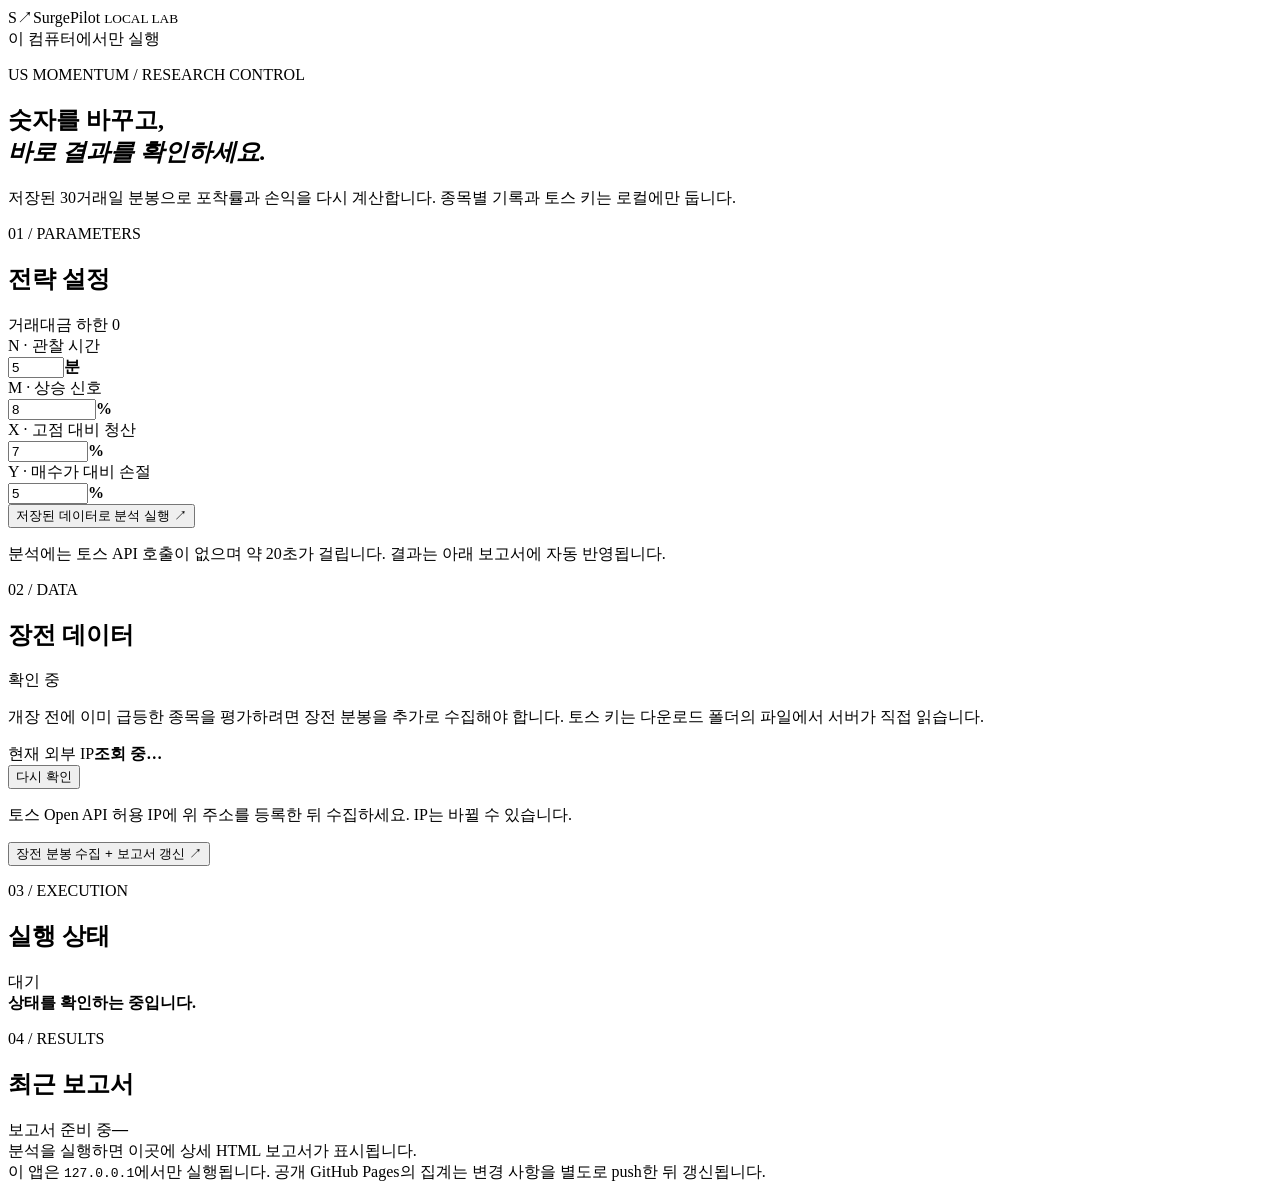
==== local/index.html @ 61517a4c "Add loopback research control app" ====
<!doctype html>
<html lang="ko">
<head>
  <meta charset="utf-8">
  <meta name="viewport" content="width=device-width, initial-scale=1">
  <meta name="surgepilot-token" content="__CSRF_TOKEN__">
  <title>SurgePilot · 로컬 연구실</title>
  <link rel="stylesheet" href="/style.css">
  <script src="/app.js" defer></script>
</head>
<body>
  <header class="topbar"><div class="brand"><span class="brand-mark">S↗</span><span>SurgePilot <small>LOCAL LAB</small></span></div><span class="local-badge">이 컴퓨터에서만 실행</span></header>
  <main>
    <section class="intro"><p class="eyebrow">US MOMENTUM / RESEARCH CONTROL</p><h1>숫자를 바꾸고,<br><em>바로 결과를 확인하세요.</em></h1><p>저장된 30거래일 분봉으로 포착률과 손익을 다시 계산합니다. 종목별 기록과 토스 키는 로컬에만 둡니다.</p></section>
    <div class="workspace">
      <section class="panel settings">
        <div class="panel-head"><div><p class="eyebrow">01 / PARAMETERS</p><h2>전략 설정</h2></div><span class="chip">거래대금 하한 0</span></div>
        <form id="research-form">
          <div class="fields">
            <label><span>N · 관찰 시간</span><div class="input-wrap"><input id="lookback" name="lookback" type="number" min="1" max="120" step="1" value="5" required><b>분</b></div></label>
            <label><span>M · 상승 신호</span><div class="input-wrap"><input id="rise" name="rise" type="number" min="0.01" max="1000" step="0.01" value="8" required><b>%</b></div></label>
            <label><span>X · 고점 대비 청산</span><div class="input-wrap"><input id="trail" name="trail" type="number" min="0.01" max="100" step="0.01" value="7" required><b>%</b></div></label>
            <label><span>Y · 매수가 대비 손절</span><div class="input-wrap"><input id="stop" name="stop" type="number" min="0.01" max="100" step="0.01" value="5" required><b>%</b></div></label>
          </div>
          <button class="primary" id="run-report" type="submit">저장된 데이터로 분석 실행 <span>↗</span></button>
        </form>
        <p class="hint">분석에는 토스 API 호출이 없으며 약 20초가 걸립니다. 결과는 아래 보고서에 자동 반영됩니다.</p>
      </section>
      <section class="panel data-panel">
        <div class="panel-head"><div><p class="eyebrow">02 / DATA</p><h2>장전 데이터</h2></div><span class="chip" id="coverage-chip">확인 중</span></div>
        <p>개장 전에 이미 급등한 종목을 평가하려면 장전 분봉을 추가로 수집해야 합니다. 토스 키는 다운로드 폴더의 파일에서 서버가 직접 읽습니다.</p>
        <div class="ip-box"><div><span>현재 외부 IP</span><strong id="ip-value">조회 중…</strong></div><button id="check-ip" class="ghost" type="button">다시 확인</button></div>
        <p class="hint">토스 Open API 허용 IP에 위 주소를 등록한 뒤 수집하세요. IP는 바뀔 수 있습니다.</p>
        <button class="secondary" id="run-premarket" type="button">장전 분봉 수집 + 보고서 갱신 <span>↗</span></button>
      </section>
    </div>
    <section class="panel status-panel" aria-live="polite"><div class="panel-head"><div><p class="eyebrow">03 / EXECUTION</p><h2>실행 상태</h2></div><span class="status-tag" id="status-tag">대기</span></div><div class="status-row"><div><strong id="status-message">상태를 확인하는 중입니다.</strong><small id="status-time"></small></div><button id="cancel" class="ghost" type="button" hidden>실행 중단</button></div><div class="progress" id="progress" hidden><span></span></div></section>
    <section class="results"><div class="results-title"><div><p class="eyebrow">04 / RESULTS</p><h2>최근 보고서</h2></div><a id="open-report" href="/report" target="_blank" rel="noopener" hidden>새 탭에서 크게 보기 ↗</a></div><div class="metric-grid" id="metrics"><div class="metric"><span>보고서 준비 중</span><strong>—</strong></div></div><div class="report-shell" id="report-shell"><div class="report-empty" id="report-empty">분석을 실행하면 이곳에 상세 HTML 보고서가 표시됩니다.</div><iframe id="report-frame" title="SurgePilot 상세 분석 보고서" sandbox="allow-scripts" hidden></iframe></div></section>
    <footer>이 앱은 <code>127.0.0.1</code>에서만 실행됩니다. 공개 GitHub Pages의 집계는 변경 사항을 별도로 push한 뒤 갱신됩니다.</footer>
  </main>
</body>
</html>
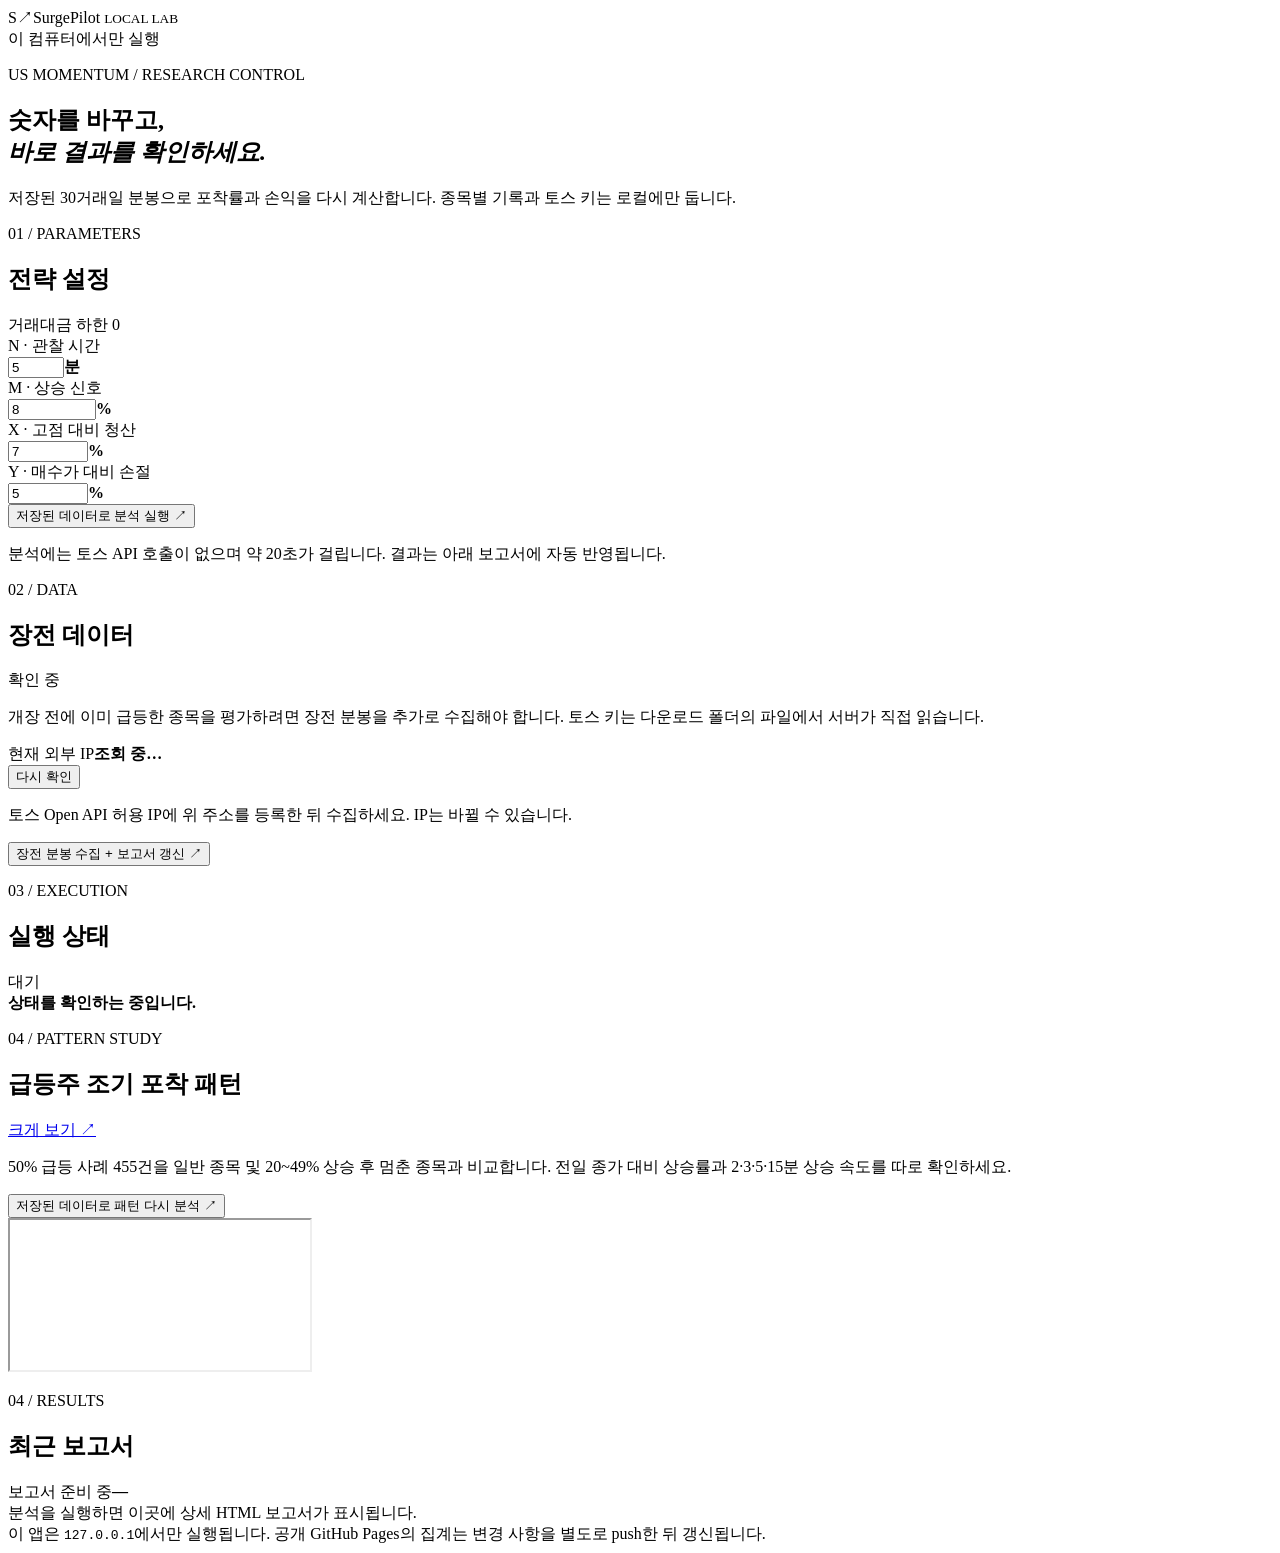
==== commit 1e37071a: "Add surge pattern controls and correct rolling momentum windows" ====
--- a/local/index.html
+++ b/local/index.html
@@ -35,6 +35,7 @@
       </section>
     </div>
     <section class="panel status-panel" aria-live="polite"><div class="panel-head"><div><p class="eyebrow">03 / EXECUTION</p><h2>실행 상태</h2></div><span class="status-tag" id="status-tag">대기</span></div><div class="status-row"><div><strong id="status-message">상태를 확인하는 중입니다.</strong><small id="status-time"></small></div><button id="cancel" class="ghost" type="button" hidden>실행 중단</button></div><div class="progress" id="progress" hidden><span></span></div></section>
+    <section class="panel pattern-panel"><div class="panel-head"><div><p class="eyebrow">04 / PATTERN STUDY</p><h2>급등주 조기 포착 패턴</h2></div><a href="/pattern" target="_blank" rel="noopener">크게 보기 ↗</a></div><p>50% 급등 사례 455건을 일반 종목 및 20~49% 상승 후 멈춘 종목과 비교합니다. 전일 종가 대비 상승률과 2·3·5·15분 상승 속도를 따로 확인하세요.</p><button class="secondary" id="run-patterns" type="button">저장된 데이터로 패턴 다시 분석 <span>↗</span></button><div class="report-shell"><iframe id="pattern-frame" title="급등주 포착 패턴 연구" sandbox="allow-scripts" src="/pattern"></iframe></div></section>
     <section class="results"><div class="results-title"><div><p class="eyebrow">04 / RESULTS</p><h2>최근 보고서</h2></div><a id="open-report" href="/report" target="_blank" rel="noopener" hidden>새 탭에서 크게 보기 ↗</a></div><div class="metric-grid" id="metrics"><div class="metric"><span>보고서 준비 중</span><strong>—</strong></div></div><div class="report-shell" id="report-shell"><div class="report-empty" id="report-empty">분석을 실행하면 이곳에 상세 HTML 보고서가 표시됩니다.</div><iframe id="report-frame" title="SurgePilot 상세 분석 보고서" sandbox="allow-scripts" hidden></iframe></div></section>
     <footer>이 앱은 <code>127.0.0.1</code>에서만 실행됩니다. 공개 GitHub Pages의 집계는 변경 사항을 별도로 push한 뒤 갱신됩니다.</footer>
   </main>
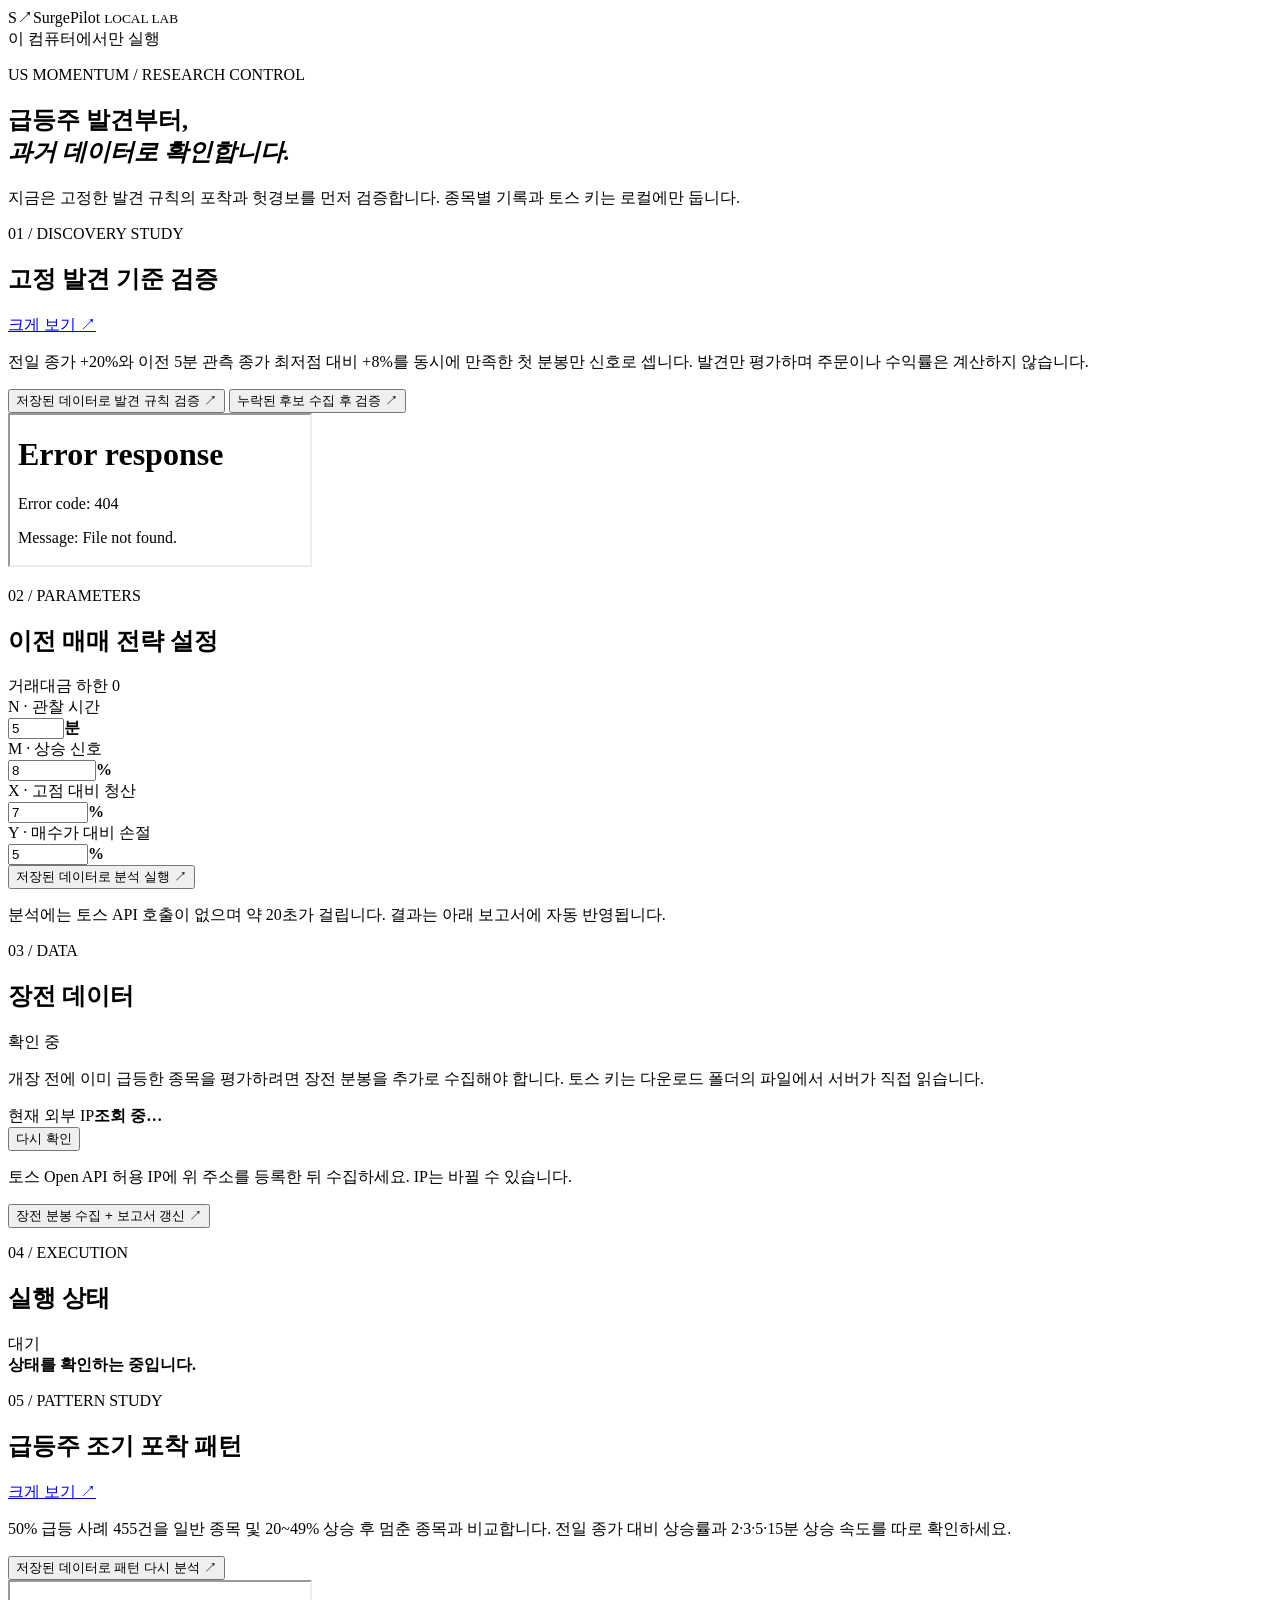
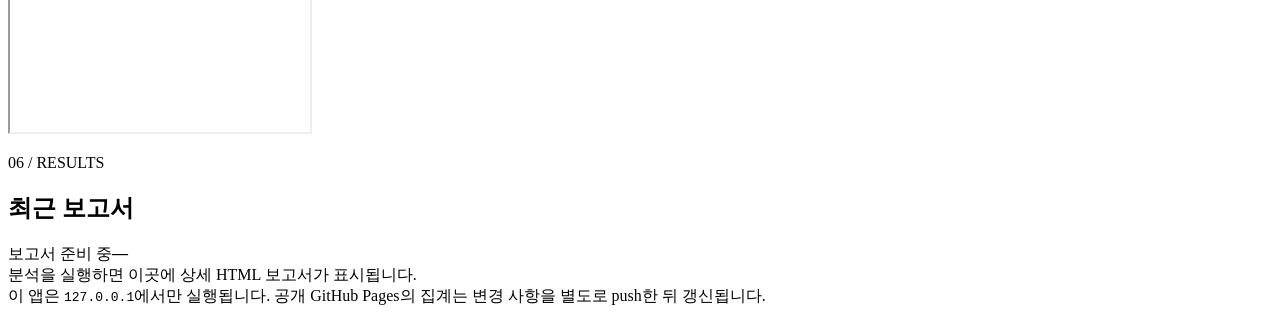
==== commit 68c90926: "Test one discovery-only rule on full daily surge candidates" ====
--- a/local/index.html
+++ b/local/index.html
@@ -11,10 +11,11 @@
 <body>
   <header class="topbar"><div class="brand"><span class="brand-mark">S↗</span><span>SurgePilot <small>LOCAL LAB</small></span></div><span class="local-badge">이 컴퓨터에서만 실행</span></header>
   <main>
-    <section class="intro"><p class="eyebrow">US MOMENTUM / RESEARCH CONTROL</p><h1>숫자를 바꾸고,<br><em>바로 결과를 확인하세요.</em></h1><p>저장된 30거래일 분봉으로 포착률과 손익을 다시 계산합니다. 종목별 기록과 토스 키는 로컬에만 둡니다.</p></section>
+    <section class="intro"><p class="eyebrow">US MOMENTUM / RESEARCH CONTROL</p><h1>급등주 발견부터,<br><em>과거 데이터로 확인합니다.</em></h1><p>지금은 고정한 발견 규칙의 포착과 헛경보를 먼저 검증합니다. 종목별 기록과 토스 키는 로컬에만 둡니다.</p></section>
+    <section class="panel pattern-panel"><div class="panel-head"><div><p class="eyebrow">01 / DISCOVERY STUDY</p><h2>고정 발견 기준 검증</h2></div><a href="/discovery" target="_blank" rel="noopener">크게 보기 ↗</a></div><p>전일 종가 +20%와 이전 5분 관측 종가 최저점 대비 +8%를 동시에 만족한 첫 분봉만 신호로 셉니다. 발견만 평가하며 주문이나 수익률은 계산하지 않습니다.</p><button class="secondary" id="run-discovery" type="button">저장된 데이터로 발견 규칙 검증 <span>↗</span></button> <button class="secondary" id="run-discovery-collect" type="button">누락된 후보 수집 후 검증 <span>↗</span></button><div class="report-shell"><iframe id="discovery-frame" title="급등주 발견 규칙 검증" sandbox="allow-scripts" src="/discovery"></iframe></div></section>
     <div class="workspace">
       <section class="panel settings">
-        <div class="panel-head"><div><p class="eyebrow">01 / PARAMETERS</p><h2>전략 설정</h2></div><span class="chip">거래대금 하한 0</span></div>
+        <div class="panel-head"><div><p class="eyebrow">02 / PARAMETERS</p><h2>이전 매매 전략 설정</h2></div><span class="chip">거래대금 하한 0</span></div>
         <form id="research-form">
           <div class="fields">
             <label><span>N · 관찰 시간</span><div class="input-wrap"><input id="lookback" name="lookback" type="number" min="1" max="120" step="1" value="5" required><b>분</b></div></label>
@@ -27,16 +28,16 @@
         <p class="hint">분석에는 토스 API 호출이 없으며 약 20초가 걸립니다. 결과는 아래 보고서에 자동 반영됩니다.</p>
       </section>
       <section class="panel data-panel">
-        <div class="panel-head"><div><p class="eyebrow">02 / DATA</p><h2>장전 데이터</h2></div><span class="chip" id="coverage-chip">확인 중</span></div>
+        <div class="panel-head"><div><p class="eyebrow">03 / DATA</p><h2>장전 데이터</h2></div><span class="chip" id="coverage-chip">확인 중</span></div>
         <p>개장 전에 이미 급등한 종목을 평가하려면 장전 분봉을 추가로 수집해야 합니다. 토스 키는 다운로드 폴더의 파일에서 서버가 직접 읽습니다.</p>
         <div class="ip-box"><div><span>현재 외부 IP</span><strong id="ip-value">조회 중…</strong></div><button id="check-ip" class="ghost" type="button">다시 확인</button></div>
         <p class="hint">토스 Open API 허용 IP에 위 주소를 등록한 뒤 수집하세요. IP는 바뀔 수 있습니다.</p>
         <button class="secondary" id="run-premarket" type="button">장전 분봉 수집 + 보고서 갱신 <span>↗</span></button>
       </section>
     </div>
-    <section class="panel status-panel" aria-live="polite"><div class="panel-head"><div><p class="eyebrow">03 / EXECUTION</p><h2>실행 상태</h2></div><span class="status-tag" id="status-tag">대기</span></div><div class="status-row"><div><strong id="status-message">상태를 확인하는 중입니다.</strong><small id="status-time"></small></div><button id="cancel" class="ghost" type="button" hidden>실행 중단</button></div><div class="progress" id="progress" hidden><span></span></div></section>
-    <section class="panel pattern-panel"><div class="panel-head"><div><p class="eyebrow">04 / PATTERN STUDY</p><h2>급등주 조기 포착 패턴</h2></div><a href="/pattern" target="_blank" rel="noopener">크게 보기 ↗</a></div><p>50% 급등 사례 455건을 일반 종목 및 20~49% 상승 후 멈춘 종목과 비교합니다. 전일 종가 대비 상승률과 2·3·5·15분 상승 속도를 따로 확인하세요.</p><button class="secondary" id="run-patterns" type="button">저장된 데이터로 패턴 다시 분석 <span>↗</span></button><div class="report-shell"><iframe id="pattern-frame" title="급등주 포착 패턴 연구" sandbox="allow-scripts" src="/pattern"></iframe></div></section>
-    <section class="results"><div class="results-title"><div><p class="eyebrow">04 / RESULTS</p><h2>최근 보고서</h2></div><a id="open-report" href="/report" target="_blank" rel="noopener" hidden>새 탭에서 크게 보기 ↗</a></div><div class="metric-grid" id="metrics"><div class="metric"><span>보고서 준비 중</span><strong>—</strong></div></div><div class="report-shell" id="report-shell"><div class="report-empty" id="report-empty">분석을 실행하면 이곳에 상세 HTML 보고서가 표시됩니다.</div><iframe id="report-frame" title="SurgePilot 상세 분석 보고서" sandbox="allow-scripts" hidden></iframe></div></section>
+    <section class="panel status-panel" aria-live="polite"><div class="panel-head"><div><p class="eyebrow">04 / EXECUTION</p><h2>실행 상태</h2></div><span class="status-tag" id="status-tag">대기</span></div><div class="status-row"><div><strong id="status-message">상태를 확인하는 중입니다.</strong><small id="status-time"></small></div><button id="cancel" class="ghost" type="button" hidden>실행 중단</button></div><div class="progress" id="progress" hidden><span></span></div></section>
+    <section class="panel pattern-panel"><div class="panel-head"><div><p class="eyebrow">05 / PATTERN STUDY</p><h2>급등주 조기 포착 패턴</h2></div><a href="/pattern" target="_blank" rel="noopener">크게 보기 ↗</a></div><p>50% 급등 사례 455건을 일반 종목 및 20~49% 상승 후 멈춘 종목과 비교합니다. 전일 종가 대비 상승률과 2·3·5·15분 상승 속도를 따로 확인하세요.</p><button class="secondary" id="run-patterns" type="button">저장된 데이터로 패턴 다시 분석 <span>↗</span></button><div class="report-shell"><iframe id="pattern-frame" title="급등주 포착 패턴 연구" sandbox="allow-scripts" src="/pattern"></iframe></div></section>
+    <section class="results"><div class="results-title"><div><p class="eyebrow">06 / RESULTS</p><h2>최근 보고서</h2></div><a id="open-report" href="/report" target="_blank" rel="noopener" hidden>새 탭에서 크게 보기 ↗</a></div><div class="metric-grid" id="metrics"><div class="metric"><span>보고서 준비 중</span><strong>—</strong></div></div><div class="report-shell" id="report-shell"><div class="report-empty" id="report-empty">분석을 실행하면 이곳에 상세 HTML 보고서가 표시됩니다.</div><iframe id="report-frame" title="SurgePilot 상세 분석 보고서" sandbox="allow-scripts" hidden></iframe></div></section>
     <footer>이 앱은 <code>127.0.0.1</code>에서만 실행됩니다. 공개 GitHub Pages의 집계는 변경 사항을 별도로 push한 뒤 갱신됩니다.</footer>
   </main>
 </body>
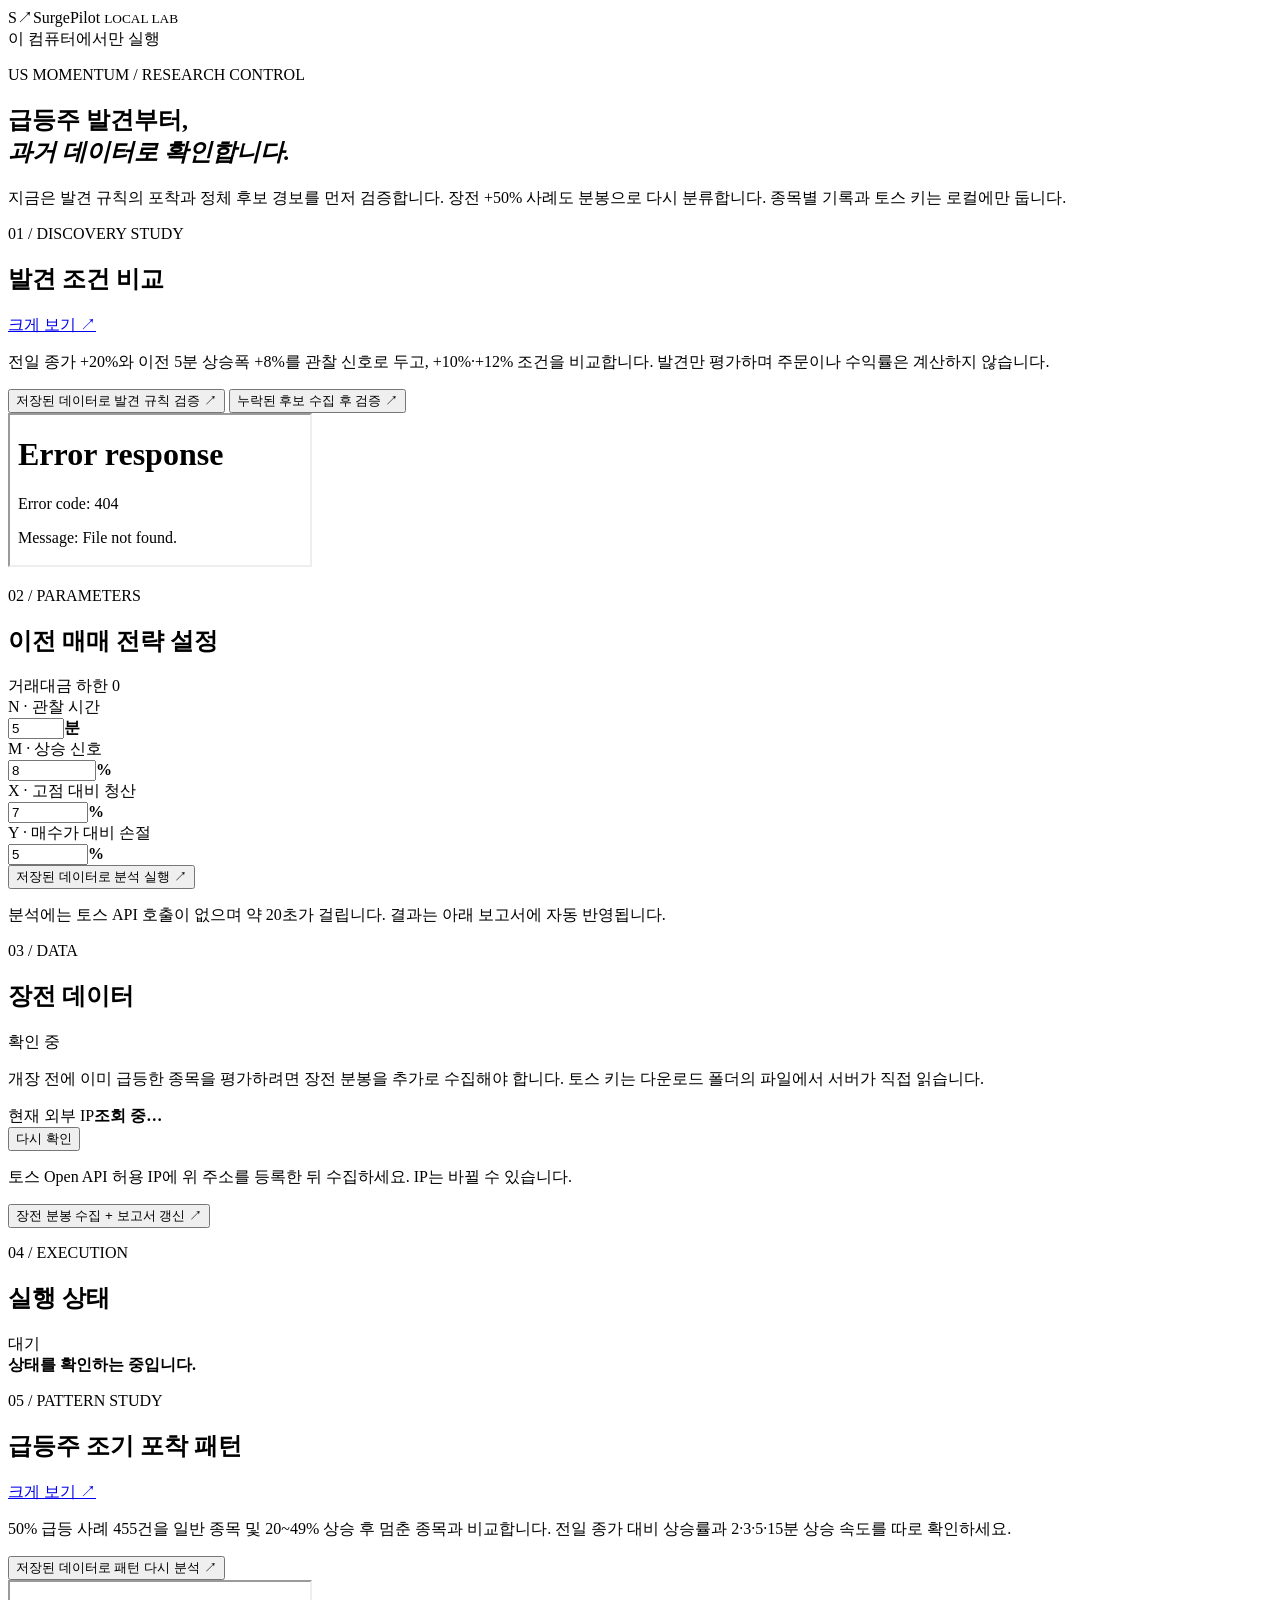
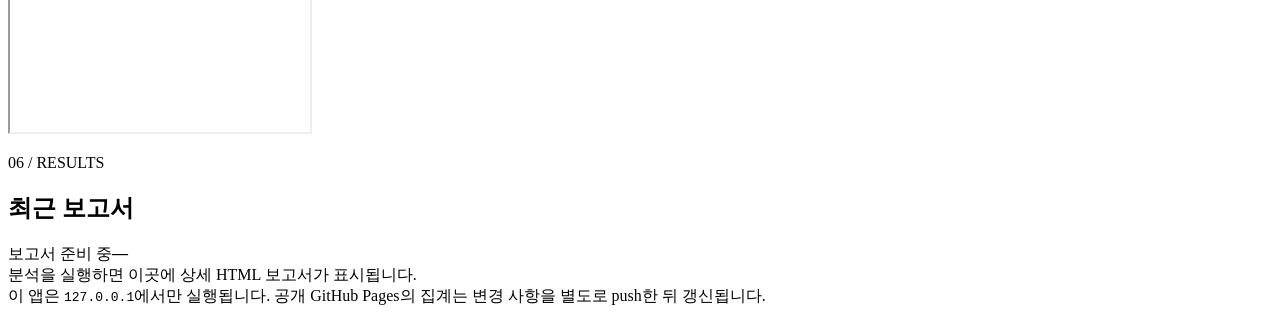
==== commit a8757b97: "Compare stronger surge alerts and reclassify premarket moves" ====
--- a/local/index.html
+++ b/local/index.html
@@ -11,8 +11,8 @@
 <body>
   <header class="topbar"><div class="brand"><span class="brand-mark">S↗</span><span>SurgePilot <small>LOCAL LAB</small></span></div><span class="local-badge">이 컴퓨터에서만 실행</span></header>
   <main>
-    <section class="intro"><p class="eyebrow">US MOMENTUM / RESEARCH CONTROL</p><h1>급등주 발견부터,<br><em>과거 데이터로 확인합니다.</em></h1><p>지금은 고정한 발견 규칙의 포착과 헛경보를 먼저 검증합니다. 종목별 기록과 토스 키는 로컬에만 둡니다.</p></section>
-    <section class="panel pattern-panel"><div class="panel-head"><div><p class="eyebrow">01 / DISCOVERY STUDY</p><h2>고정 발견 기준 검증</h2></div><a href="/discovery" target="_blank" rel="noopener">크게 보기 ↗</a></div><p>전일 종가 +20%와 이전 5분 관측 종가 최저점 대비 +8%를 동시에 만족한 첫 분봉만 신호로 셉니다. 발견만 평가하며 주문이나 수익률은 계산하지 않습니다.</p><button class="secondary" id="run-discovery" type="button">저장된 데이터로 발견 규칙 검증 <span>↗</span></button> <button class="secondary" id="run-discovery-collect" type="button">누락된 후보 수집 후 검증 <span>↗</span></button><div class="report-shell"><iframe id="discovery-frame" title="급등주 발견 규칙 검증" sandbox="allow-scripts" src="/discovery"></iframe></div></section>
+    <section class="intro"><p class="eyebrow">US MOMENTUM / RESEARCH CONTROL</p><h1>급등주 발견부터,<br><em>과거 데이터로 확인합니다.</em></h1><p>지금은 발견 규칙의 포착과 정체 후보 경보를 먼저 검증합니다. 장전 +50% 사례도 분봉으로 다시 분류합니다. 종목별 기록과 토스 키는 로컬에만 둡니다.</p></section>
+    <section class="panel pattern-panel"><div class="panel-head"><div><p class="eyebrow">01 / DISCOVERY STUDY</p><h2>발견 조건 비교</h2></div><a href="/discovery" target="_blank" rel="noopener">크게 보기 ↗</a></div><p>전일 종가 +20%와 이전 5분 상승폭 +8%를 관찰 신호로 두고, +10%·+12% 조건을 비교합니다. 발견만 평가하며 주문이나 수익률은 계산하지 않습니다.</p><button class="secondary" id="run-discovery" type="button">저장된 데이터로 발견 규칙 검증 <span>↗</span></button> <button class="secondary" id="run-discovery-collect" type="button">누락된 후보 수집 후 검증 <span>↗</span></button><div class="report-shell"><iframe id="discovery-frame" title="급등주 발견 규칙 검증" sandbox="allow-scripts" src="/discovery"></iframe></div></section>
     <div class="workspace">
       <section class="panel settings">
         <div class="panel-head"><div><p class="eyebrow">02 / PARAMETERS</p><h2>이전 매매 전략 설정</h2></div><span class="chip">거래대금 하한 0</span></div>
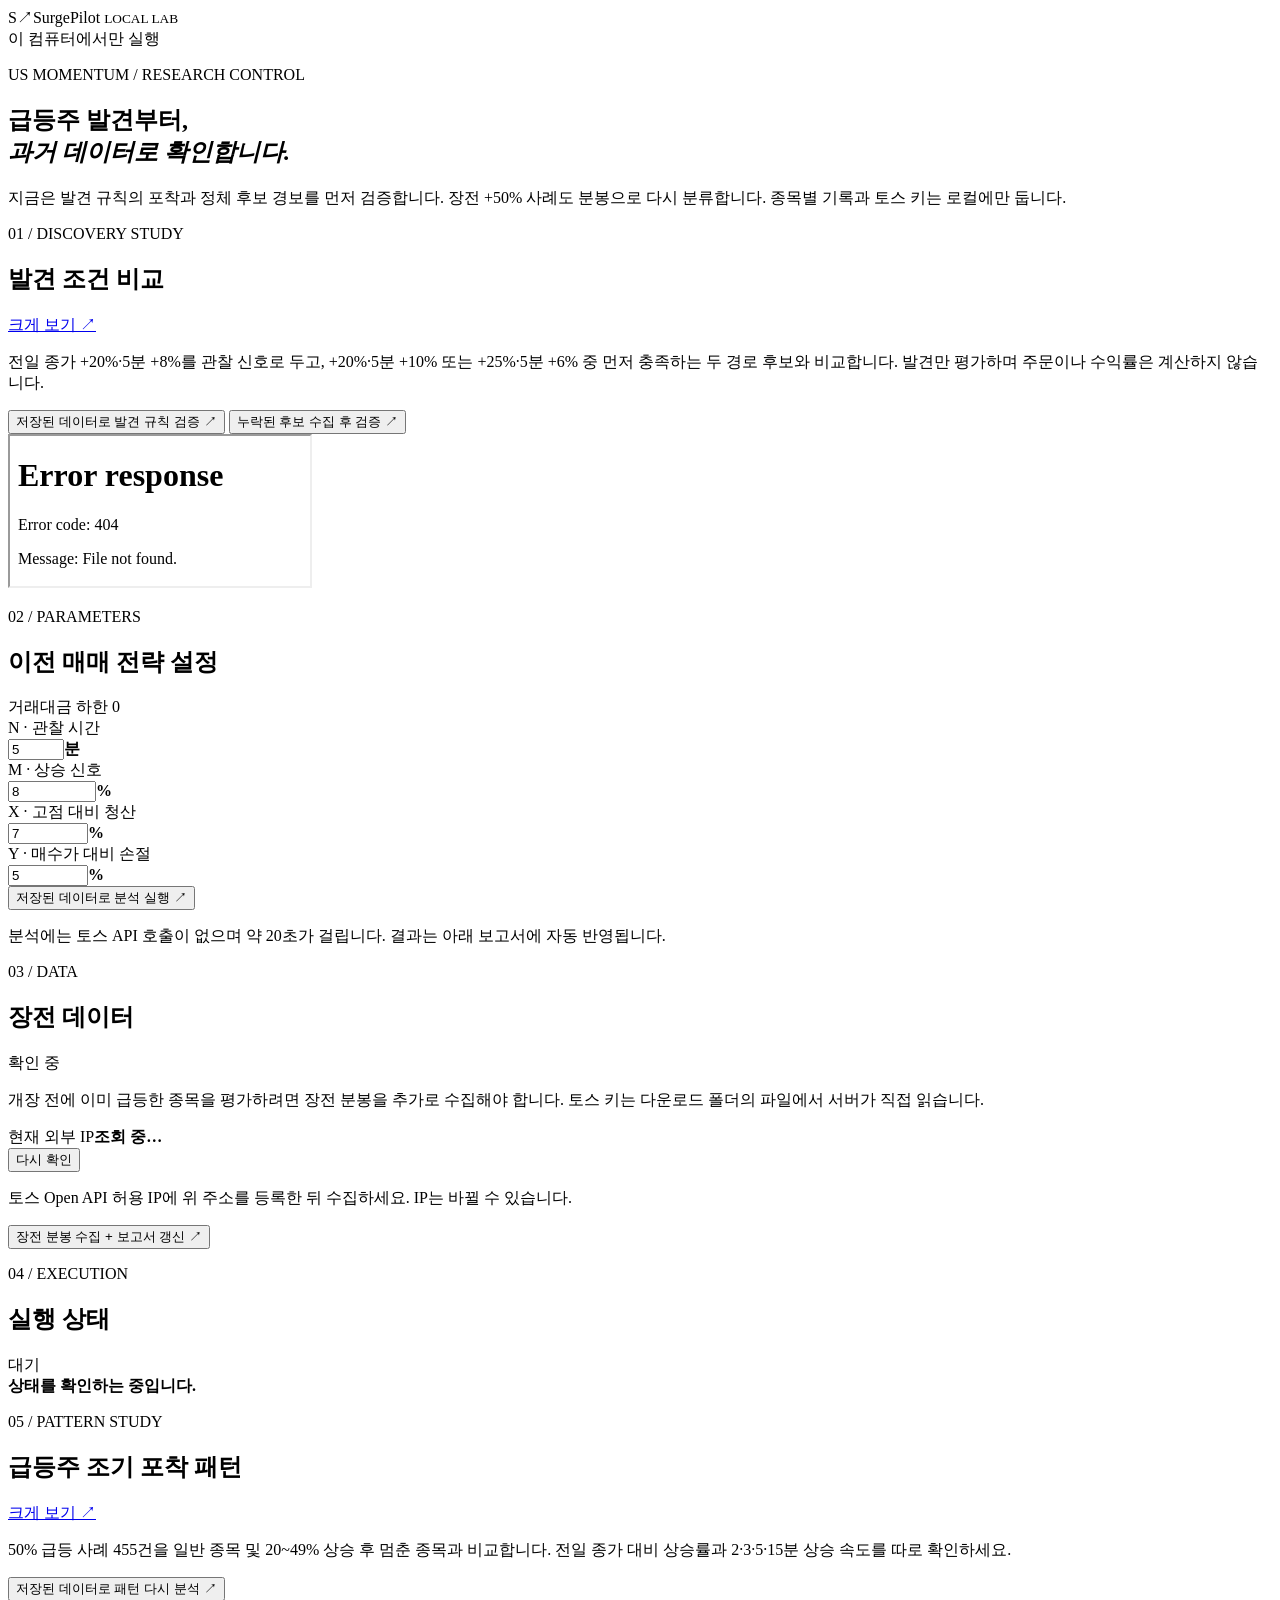
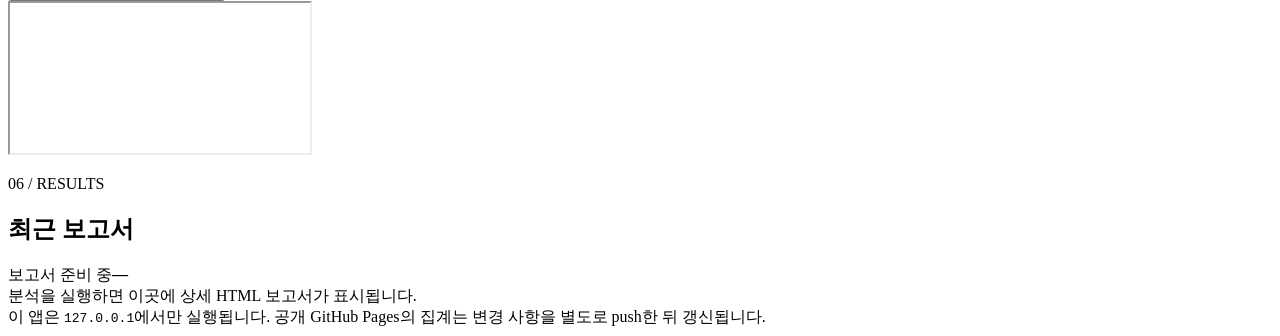
==== commit b61bfc7f: "Compare dual-path surge discovery rule and correct event timing" ====
--- a/local/index.html
+++ b/local/index.html
@@ -12,7 +12,7 @@
   <header class="topbar"><div class="brand"><span class="brand-mark">S↗</span><span>SurgePilot <small>LOCAL LAB</small></span></div><span class="local-badge">이 컴퓨터에서만 실행</span></header>
   <main>
     <section class="intro"><p class="eyebrow">US MOMENTUM / RESEARCH CONTROL</p><h1>급등주 발견부터,<br><em>과거 데이터로 확인합니다.</em></h1><p>지금은 발견 규칙의 포착과 정체 후보 경보를 먼저 검증합니다. 장전 +50% 사례도 분봉으로 다시 분류합니다. 종목별 기록과 토스 키는 로컬에만 둡니다.</p></section>
-    <section class="panel pattern-panel"><div class="panel-head"><div><p class="eyebrow">01 / DISCOVERY STUDY</p><h2>발견 조건 비교</h2></div><a href="/discovery" target="_blank" rel="noopener">크게 보기 ↗</a></div><p>전일 종가 +20%와 이전 5분 상승폭 +8%를 관찰 신호로 두고, +10%·+12% 조건을 비교합니다. 발견만 평가하며 주문이나 수익률은 계산하지 않습니다.</p><button class="secondary" id="run-discovery" type="button">저장된 데이터로 발견 규칙 검증 <span>↗</span></button> <button class="secondary" id="run-discovery-collect" type="button">누락된 후보 수집 후 검증 <span>↗</span></button><div class="report-shell"><iframe id="discovery-frame" title="급등주 발견 규칙 검증" sandbox="allow-scripts" src="/discovery"></iframe></div></section>
+    <section class="panel pattern-panel"><div class="panel-head"><div><p class="eyebrow">01 / DISCOVERY STUDY</p><h2>발견 조건 비교</h2></div><a href="/discovery" target="_blank" rel="noopener">크게 보기 ↗</a></div><p>전일 종가 +20%·5분 +8%를 관찰 신호로 두고, +20%·5분 +10% 또는 +25%·5분 +6% 중 먼저 충족하는 두 경로 후보와 비교합니다. 발견만 평가하며 주문이나 수익률은 계산하지 않습니다.</p><button class="secondary" id="run-discovery" type="button">저장된 데이터로 발견 규칙 검증 <span>↗</span></button> <button class="secondary" id="run-discovery-collect" type="button">누락된 후보 수집 후 검증 <span>↗</span></button><div class="report-shell"><iframe id="discovery-frame" title="급등주 발견 규칙 검증" sandbox="allow-scripts" src="/discovery"></iframe></div></section>
     <div class="workspace">
       <section class="panel settings">
         <div class="panel-head"><div><p class="eyebrow">02 / PARAMETERS</p><h2>이전 매매 전략 설정</h2></div><span class="chip">거래대금 하한 0</span></div>
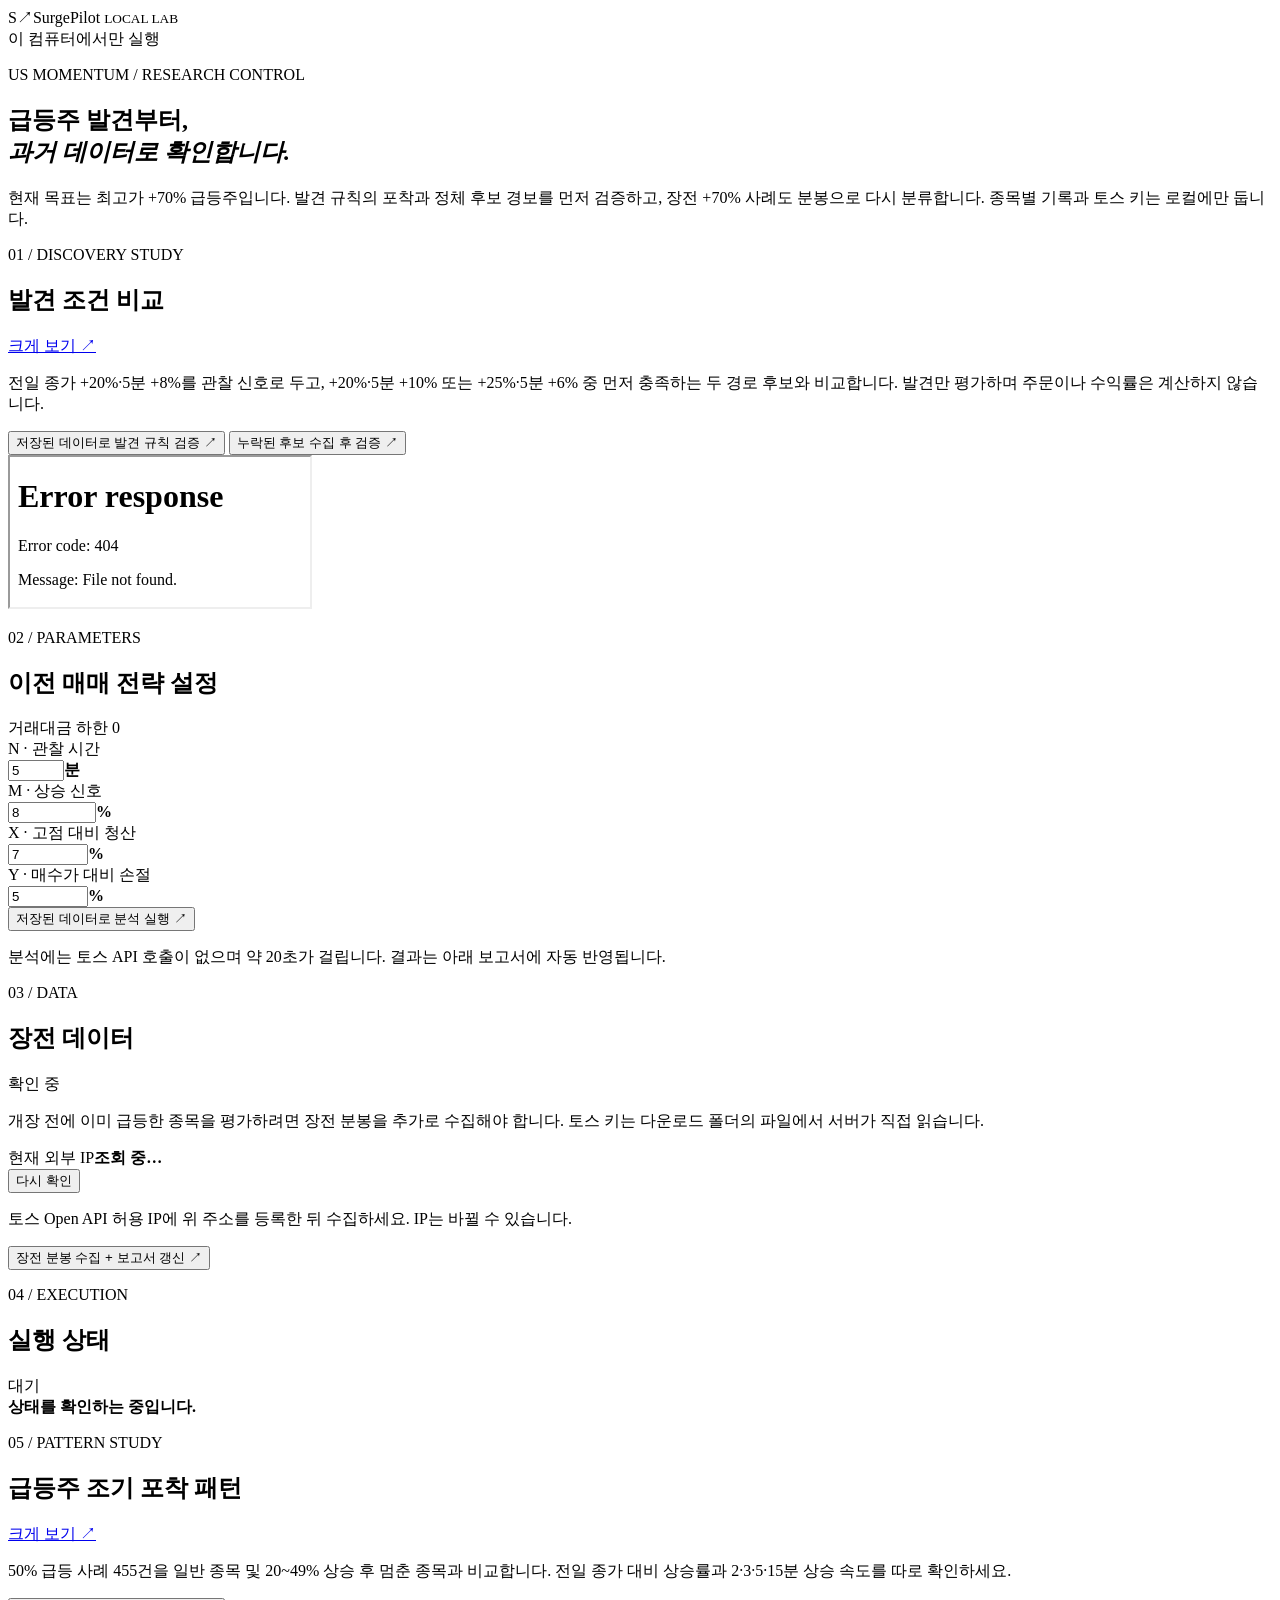
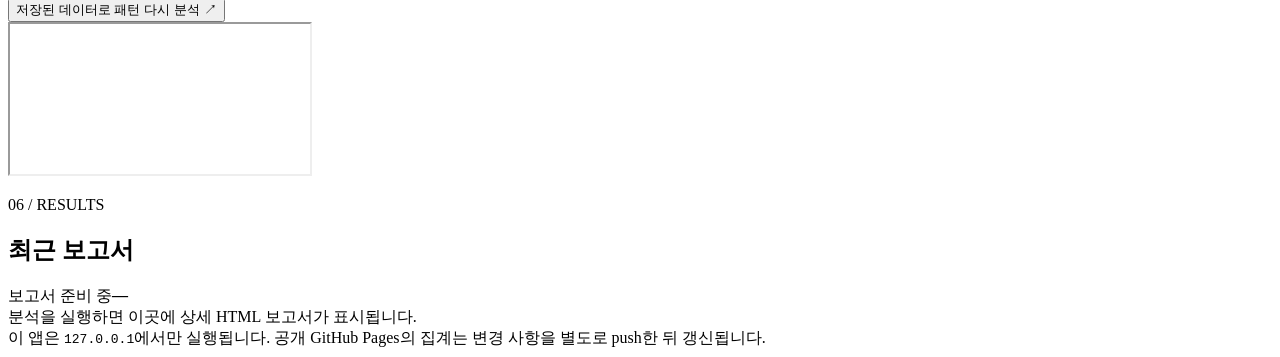
==== commit 55c3aba6: "Focus discovery study on 70 percent peak movers" ====
--- a/local/index.html
+++ b/local/index.html
@@ -11,7 +11,7 @@
 <body>
   <header class="topbar"><div class="brand"><span class="brand-mark">S↗</span><span>SurgePilot <small>LOCAL LAB</small></span></div><span class="local-badge">이 컴퓨터에서만 실행</span></header>
   <main>
-    <section class="intro"><p class="eyebrow">US MOMENTUM / RESEARCH CONTROL</p><h1>급등주 발견부터,<br><em>과거 데이터로 확인합니다.</em></h1><p>지금은 발견 규칙의 포착과 정체 후보 경보를 먼저 검증합니다. 장전 +50% 사례도 분봉으로 다시 분류합니다. 종목별 기록과 토스 키는 로컬에만 둡니다.</p></section>
+    <section class="intro"><p class="eyebrow">US MOMENTUM / RESEARCH CONTROL</p><h1>급등주 발견부터,<br><em>과거 데이터로 확인합니다.</em></h1><p>현재 목표는 최고가 +70% 급등주입니다. 발견 규칙의 포착과 정체 후보 경보를 먼저 검증하고, 장전 +70% 사례도 분봉으로 다시 분류합니다. 종목별 기록과 토스 키는 로컬에만 둡니다.</p></section>
     <section class="panel pattern-panel"><div class="panel-head"><div><p class="eyebrow">01 / DISCOVERY STUDY</p><h2>발견 조건 비교</h2></div><a href="/discovery" target="_blank" rel="noopener">크게 보기 ↗</a></div><p>전일 종가 +20%·5분 +8%를 관찰 신호로 두고, +20%·5분 +10% 또는 +25%·5분 +6% 중 먼저 충족하는 두 경로 후보와 비교합니다. 발견만 평가하며 주문이나 수익률은 계산하지 않습니다.</p><button class="secondary" id="run-discovery" type="button">저장된 데이터로 발견 규칙 검증 <span>↗</span></button> <button class="secondary" id="run-discovery-collect" type="button">누락된 후보 수집 후 검증 <span>↗</span></button><div class="report-shell"><iframe id="discovery-frame" title="급등주 발견 규칙 검증" sandbox="allow-scripts" src="/discovery"></iframe></div></section>
     <div class="workspace">
       <section class="panel settings">
